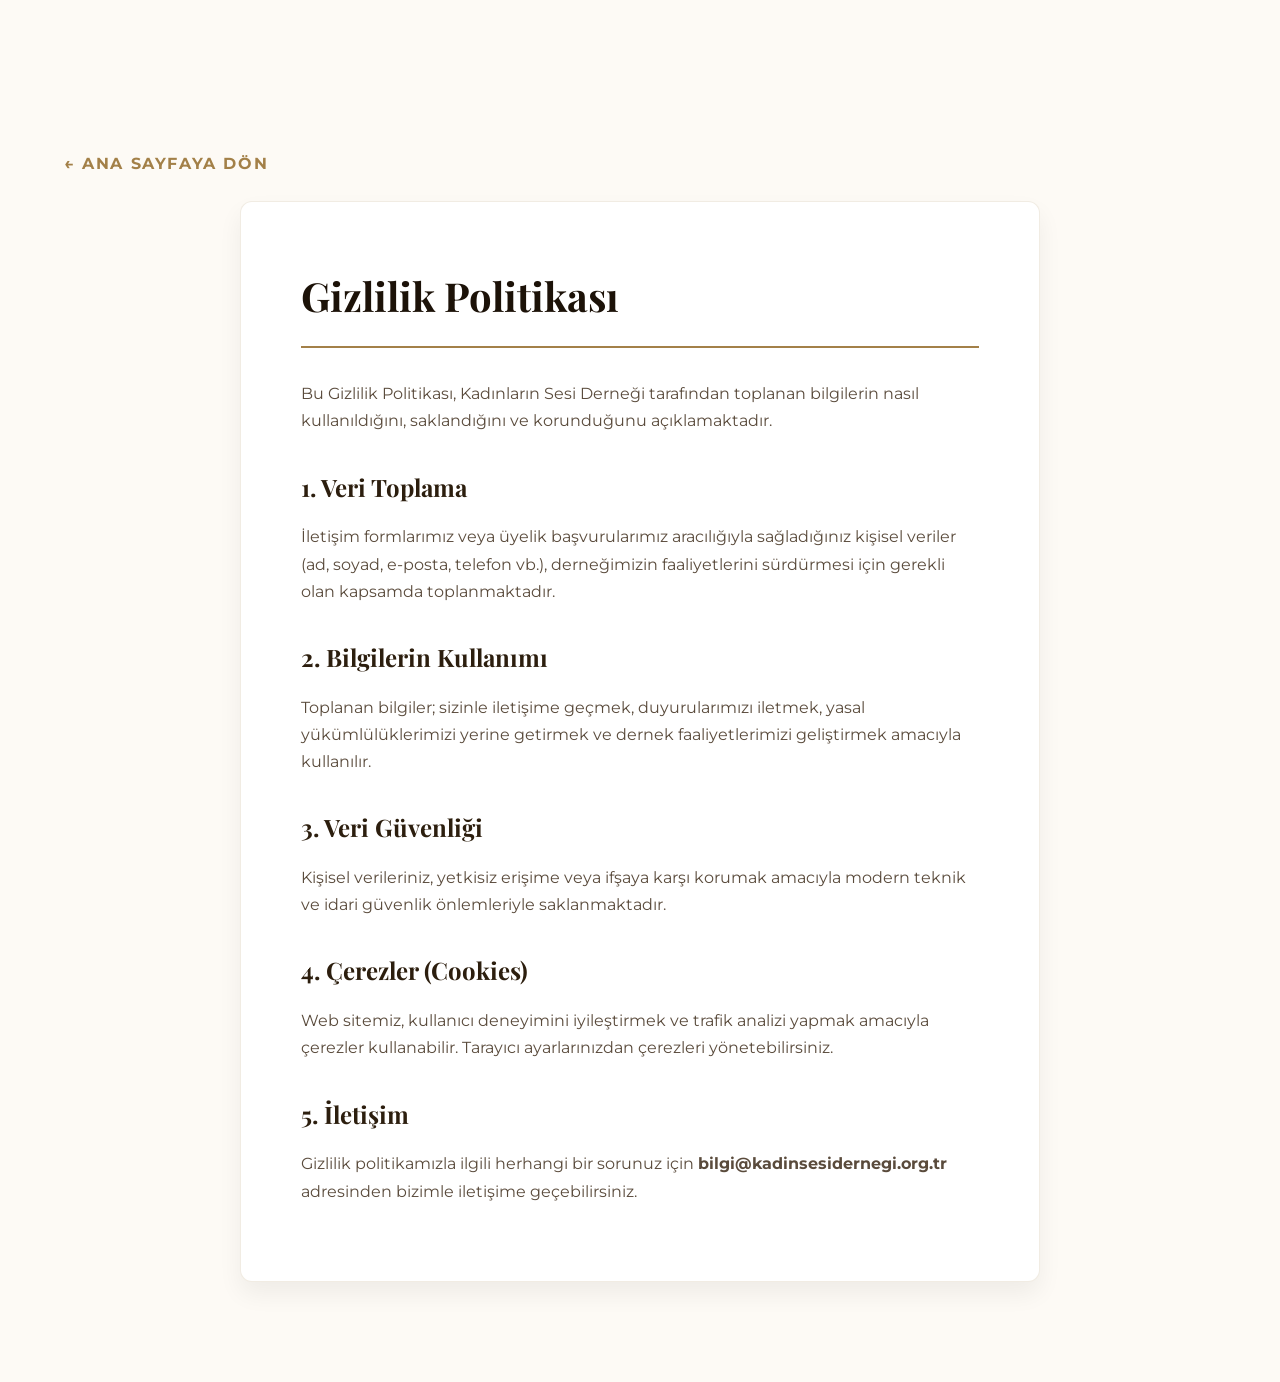
==== gizlilik-politikasi.html @ 7517d621 "Add files via upload" ====
<!DOCTYPE html>
<html lang="tr">
<head>
  <meta charset="UTF-8" />
  <meta name="viewport" content="width=device-width, initial-scale=1.0" />
  <title>Gizlilik Politikası | Kadınların Sesi Derneği</title>
  <link rel="preconnect" href="https://fonts.googleapis.com" />
  <link rel="preconnect" href="https://fonts.gstatic.com" crossorigin />
  <link href="https://fonts.googleapis.com/css2?family=Montserrat:wght@300;400;500;600;700&family=Playfair+Display:wght@700;800;900&display=swap" rel="stylesheet" />
  <link rel="stylesheet" href="style.css" />
  <style>
    .legal-page { padding-top: 150px; padding-bottom: 100px; background: var(--cream); }
    .legal-container { max-width: 800px; margin: 0 auto; background: var(--white); padding: 60px; border-radius: var(--r-md); border: 1px solid var(--border); box-shadow: var(--shadow-md); }
    .legal-container h1 { font-family: 'Playfair Display', serif; font-size: 2.5rem; color: var(--brown-900); margin-bottom: 32px; border-bottom: 2px solid var(--gold); padding-bottom: 16px; }
    .legal-container h2 { font-family: 'Playfair Display', serif; font-size: 1.5rem; color: var(--brown-800); margin-top: 32px; margin-bottom: 16px; }
    .legal-container p { margin-bottom: 16px; color: var(--text-mid); font-size: 1rem; }
    .back-home { display: inline-flex; align-items: center; gap: 8px; font-weight: 700; color: var(--gold); margin-bottom: 24px; text-transform: uppercase; letter-spacing: 0.1em; }
    .back-home:hover { color: var(--brown-900); transform: translateX(-5px); }
  </style>
</head>
<body class="legal-page">
  <div class="container">
    <a href="index.html" class="back-home">← Ana Sayfaya Dön</a>
    <div class="legal-container">
      <h1>Gizlilik Politikası</h1>
      <p>Bu Gizlilik Politikası, Kadınların Sesi Derneği tarafından toplanan bilgilerin nasıl kullanıldığını, saklandığını ve korunduğunu açıklamaktadır.</p>
      
      <h2>1. Veri Toplama</h2>
      <p>İletişim formlarımız veya üyelik başvurularımız aracılığıyla sağladığınız kişisel veriler (ad, soyad, e-posta, telefon vb.), derneğimizin faaliyetlerini sürdürmesi için gerekli olan kapsamda toplanmaktadır.</p>
      
      <h2>2. Bilgilerin Kullanımı</h2>
      <p>Toplanan bilgiler; sizinle iletişime geçmek, duyurularımızı iletmek, yasal yükümlülüklerimizi yerine getirmek ve dernek faaliyetlerimizi geliştirmek amacıyla kullanılır.</p>
      
      <h2>3. Veri Güvenliği</h2>
      <p>Kişisel verileriniz, yetkisiz erişime veya ifşaya karşı korumak amacıyla modern teknik ve idari güvenlik önlemleriyle saklanmaktadır.</p>
      
      <h2>4. Çerezler (Cookies)</h2>
      <p>Web sitemiz, kullanıcı deneyimini iyileştirmek ve trafik analizi yapmak amacıyla çerezler kullanabilir. Tarayıcı ayarlarınızdan çerezleri yönetebilirsiniz.</p>
      
      <h2>5. İletişim</h2>
      <p>Gizlilik politikamızla ilgili herhangi bir sorunuz için <strong>bilgi@kadinsesidernegi.org.tr</strong> adresinden bizimle iletişime geçebilirsiniz.</p>
    </div>
  </div>
</body>
</html>
---- style.css ----
@import url('https://fonts.googleapis.com/css2?family=Montserrat:wght@300;400;500;600;700&family=Playfair+Display:wght@700;800;900&display=swap');

/* =============================================
   KADINLARIN SESİ DERNEĞİ — PREMIUM DESIGN SYSTEM
   Professional NGO Aesthetic | Modern & Minimalist
   ============================================= */

:root {
  /* Core Colors */
  --gold: #a38048;
  --gold-light: #c5a47e;
  --gold-dark: #86663a;
  --brown-900: #1c1208;
  --brown-800: #2c1e0e;
  --brown-700: #3d2b17;
  --cream: #fdfaf5;
  --beige-100: #f4eee2;
  --white: #ffffff;
  
  /* Text Colors */
  --text-dark: #2c1e0e;
  --text-mid: #5a4b3c;
  --text-light: #8a7b6d;
  --text-muted: rgba(44, 30, 14, 0.4);
  
  /* UI Elements */
  --border: rgba(163, 128, 72, 0.15);
  --glass: rgba(255, 255, 255, 0.85);
  --glass-dark: rgba(28, 18, 8, 0.8);
  
  /* Shadows */
  --shadow-sm: 0 4px 12px rgba(0,0,0,0.03);
  --shadow-md: 0 12px 24px rgba(0,0,0,0.06);
  --shadow-lg: 0 20px 40px rgba(44, 30, 14, 0.1);
  --shadow-gold: 0 10px 30px rgba(163, 128, 72, 0.2);
  
  /* Sizing & Shape */
  --nav-h: 80px;
  --r-sm: 4px;
  --r-md: 12px;
  --r-lg: 24px;
  
  /* Motion */
  --tr: all 0.5s cubic-bezier(0.16, 1, 0.3, 1);
  --easing: cubic-bezier(0.16, 1, 0.3, 1);
}

/* ===== RESET & BASE ===== */
*, *::before, *::after { box-sizing: border-box; margin: 0; padding: 0; outline: none; }
html { scroll-behavior: smooth; font-size: 16px; }
body { 
  font-family: 'Montserrat', sans-serif; 
  background: var(--cream); 
  color: var(--text-dark); 
  line-height: 1.7; 
  overflow-x: hidden; 
  -webkit-font-smoothing: antialiased;
}
img { max-width: 100%; height: auto; display: block; }
a { text-decoration: none; color: inherit; transition: var(--tr); }
ul { list-style: none; }
button { cursor: pointer; border: none; background: none; font-family: inherit; transition: var(--tr); }

.container { max-width: 1200px; margin: 0 auto; padding: 0 24px; }
section { padding: 120px 0; }

/* Global SVG Limiters */
svg { width: 24px; height: 24px; flex-shrink: 0; display: inline-block; vertical-align: middle; transition: var(--tr); }

/* ===== TYPOGRAPHY ===== */
.serif { font-family: 'Playfair Display', serif; }
.eyebrow {
  display: inline-block;
  font-size: 0.8rem;
  font-weight: 700;
  letter-spacing: 0.25em;
  text-transform: uppercase;
  color: var(--gold);
  margin-bottom: 16px;
  position: relative;
  padding-left: 40px;
}
.eyebrow::before {
  content: ''; position: absolute; left: 0; top: 50%; width: 30px; height: 1px; background: var(--gold);
}
.section-title {
  font-family: 'Playfair Display', serif;
  font-size: clamp(2.5rem, 5vw, 3.5rem);
  font-weight: 900;
  color: var(--brown-900);
  line-height: 1.1;
  margin-bottom: 24px;
}
/* ===== SCROLL ANIMATIONS (AOS REPLACEMENT) ===== */
[data-aos] {
  opacity: 0;
  transform: translateY(30px);
  transition: opacity 0.8s var(--easing), transform 0.8s var(--easing);
}
[data-aos="fade-left"] { transform: translateX(40px); }
[data-aos="fade-right"] { transform: translateX(-40px); }
[data-aos="zoom-in"] { transform: scale(0.92); }

.aos-visible {
  opacity: 1 !important;
  transform: translate(0, 0) scale(1) !important;
}

/* Stagger delay classes */
[data-aos-delay="100"] { transition-delay: 0.1s; }
[data-aos-delay="200"] { transition-delay: 0.2s; }
[data-aos-delay="300"] { transition-delay: 0.3s; }
[data-aos-delay="400"] { transition-delay: 0.4s; }

/* ===== SECTION TITLES ANIMATION ===== */
.section-header .eyebrow { 
  opacity: 0; transform: translateX(-20px); transition: all 1s var(--easing); 
}
.aos-visible .eyebrow { opacity: 1; transform: translateX(0); }

.section-title span { 
  display: inline-block; position: relative; color: var(--gold);
}
.section-title span::after {
  content: ''; position: absolute; bottom: 8px; left: 0; width: 0; height: 8px;
  background: rgba(163, 128, 72, 0.1); z-index: -1; transition: width 1s var(--easing); transition-delay: 0.5s;
}
.aos-visible .section-title span::after { width: 100%; }

.section-header { text-align: center; margin-bottom: 80px; max-width: 800px; margin-left: auto; margin-right: auto; }

/* ===== NAVBAR ===== */
.navbar {
  position: fixed;
  top: 0; left: 0; right: 0;
  height: var(--nav-h);
  z-index: 5000;
  display: flex;
  align-items: center;
  transition: var(--tr);
  background: transparent;
  padding: 0 24px;
  transform: translateY(-100%);
  animation: slideDown 1s var(--easing) forwards;
}
@keyframes slideDown {
  to { transform: translateY(0); }
}
.navbar.scrolled {
  background: var(--glass);
  backdrop-filter: blur(20px);
  -webkit-backdrop-filter: blur(20px);
  height: 70px;
  box-shadow: var(--shadow-sm);
  border-bottom: 1px solid var(--border);
}
.nav-container {
  display: flex;
  align-items: center;
  justify-content: space-between;
  width: 100%;
  padding-left: 60px; /* Logo ve metni sağa kaydıralım */
}
.nav-logo {
  display: flex;
  align-items: center;
  gap: 16px;
}
.logo-img { 
  height: 52px; 
  width: auto; 
  filter: drop-shadow(0 4px 8px rgba(0,0,0,0.3));
  transition: var(--tr);
}
.navbar.scrolled .logo-img { height: 44px; filter: none; }

.logo-text-wrap { display: flex; flex-direction: column; line-height: 1.1; }
.logo-name { 
  font-family: 'Playfair Display', serif; 
  font-size: 1.4rem; 
  font-weight: 800;
  color: var(--white); 
  text-shadow: 0 2px 10px rgba(0,0,0,0.5);
  transition: var(--tr);
}
.logo-sub { 
  font-size: 0.65rem; 
  letter-spacing: 0.15em; 
  text-transform: uppercase; 
  color: rgba(255,255,255,0.8);
  transition: var(--tr);
}
.navbar.scrolled .logo-name { color: var(--brown-900); text-shadow: none; }
.navbar.scrolled .logo-sub { color: var(--gold); }

.nav-links { display: flex; gap: 8px; align-items: center; }
.nav-link {
  color: var(--white);
  padding: 8px 16px;
  font-weight: 600;
  font-size: 0.85rem;
  letter-spacing: 0.05em;
  text-transform: uppercase;
  text-shadow: 0 2px 8px rgba(0,0,0,0.4);
  position: relative;
}
.nav-link::after {
  content: ''; position: absolute; bottom: 0; left: 50%; width: 0; height: 2px;
  background: var(--gold); transition: var(--tr); transform: translateX(-50%);
}
.nav-link:hover { color: var(--gold); }
.nav-link:hover::after { width: 40%; }

.navbar.scrolled .nav-link { color: var(--brown-700); text-shadow: none; }
.navbar.scrolled .nav-link:hover { color: var(--gold); }

.hamburger { display: none; flex-direction: column; gap: 6px; }
.hamburger span { display: block; width: 24px; height: 2px; background: var(--white); transition: var(--tr); }
.navbar.scrolled .hamburger span { background: var(--brown-900); }

/* ===== HERO ===== */
.hero-section {
  height: clamp(600px, 100vh, 1080px);
  position: relative;
  display: flex;
  align-items: center;
  justify-content: center;
  background: var(--brown-900);
  overflow: hidden;
}
.hero-bg {
  position: absolute; inset: 0;
  width: 100%; height: 100%;
  object-fit: cover;
  opacity: 0.55;
  z-index: 1;
  animation: kenBurns 20s infinite alternate linear;
}

@keyframes kenBurns {
  0% { transform: scale(1) translate(0, 0); }
  100% { transform: scale(1.1) translate(-2%, -1%); }
}

.hero-overlay {
  position: absolute; inset: 0;
  background: linear-gradient(to bottom, rgba(28,18,8,0.85) 0%, transparent 40%, rgba(28,18,8,0.98) 100%);
  z-index: 2;
}
.hero-content {
  position: relative; z-index: 10;
  text-align: center;
  max-width: 900px;
  padding: 0 24px;
}

/* Staggered Hero Reveal */
.hero-title {
  opacity: 0; transform: translateY(30px);
  animation: revealUp 1s var(--easing) forwards;
  animation-delay: 0.2s;
}
.hero-subtitle {
  opacity: 0; transform: translateY(20px);
  animation: revealUp 1s var(--easing) forwards;
  animation-delay: 0.4s;
}
.hero-actions {
  opacity: 0; transform: translateY(15px);
  animation: revealUp 1s var(--easing) forwards;
  animation-delay: 0.6s;
}

@keyframes revealUp {
  to { opacity: 1; transform: translateY(0); }
}

.hero-title {
  font-family: 'Playfair Display', serif;
  font-size: clamp(3rem, 10vw, 5.5rem);
  font-weight: 900;
  color: var(--white);
  line-height: 1;
  margin-bottom: 24px;
  text-shadow: 0 10px 30px rgba(0,0,0,0.5);
}
.hero-subtitle {
  font-size: 1.25rem;
  color: rgba(255,255,255,0.9);
  max-width: 650px;
  margin: 0 auto 48px;
  font-weight: 400;
}
.hero-actions { display: flex; gap: 20px; justify-content: center; }

/* Buttons */
.btn {
  display: inline-flex;
  align-items: center;
  gap: 12px;
  padding: 18px 44px;
  font-weight: 700;
  text-transform: uppercase;
  letter-spacing: 0.15em;
  font-size: 0.85rem;
  border-radius: var(--r-sm);
  transition: var(--tr);
}
.btn-primary {
  background: var(--gold);
  color: var(--white);
  box-shadow: var(--shadow-gold);
}
.btn-primary:hover {
  background: var(--gold-dark);
  transform: translateY(-4px);
  box-shadow: 0 15px 40px rgba(163, 128, 72, 0.4);
}
.btn-ghost {
  background: transparent;
  color: var(--white);
  border: 1px solid rgba(255,255,255,0.4);
  backdrop-filter: blur(4px);
}
.btn-ghost:hover {
  background: var(--white);
  color: var(--brown-900);
  transform: translateY(-4px);
}

/* Stats Bar */
.hero-bottom-bar {
  position: absolute; bottom: 0; left: 0; right: 0;
  z-index: 10;
  background: var(--glass-dark);
  backdrop-filter: blur(12px);
  border-top: 1px solid rgba(255,255,255,0.1);
  padding: 30px 0;
}
.hero-stats-row { display: flex; justify-content: center; align-items: center; gap: 80px; }
.hero-stat { text-align: center; }
.hs-num {
  display: block;
  font-family: 'Playfair Display', serif;
  font-size: 2.5rem;
  color: var(--gold-light);
  line-height: 1;
  margin-bottom: 8px;
}
.hs-label { font-size: 0.75rem; color: rgba(255,255,255,0.6); text-transform: uppercase; letter-spacing: 0.2em; }
.hs-divider { width: 1px; height: 40px; background: rgba(255,255,255,0.15); }

/* ===== HAKKIMIZDA ===== */
.about-grid { display: grid; grid-template-columns: 1fr 1fr; gap: 100px; align-items: center; }
.about-img-wrap {
  position: relative;
  border-radius: var(--r-lg);
  overflow: hidden;
  box-shadow: var(--shadow-lg);
}
.about-img-wrap img { width: 100%; height: 600px; object-fit: cover; transition: transform 0.8s var(--easing); }
.about-img-wrap:hover img { transform: scale(1.05); }
.about-badge {
  position: absolute; bottom: 50px; right: -30px;
  background: var(--white); padding: 40px; border-radius: var(--r-md);
  box-shadow: var(--shadow-lg); z-index: 5;
  border-left: 6px solid var(--gold);
}
.about-badge span { display: block; font-size: 3rem; font-weight: 900; color: var(--brown-900); line-height: 1; }
.about-badge p { font-size: 0.8rem; color: var(--text-light); text-transform: uppercase; letter-spacing: 0.1em; }

/* ===== FAALİYETLER ===== */
.activities-grid { display: grid; grid-template-columns: repeat(3, 1fr); gap: 30px; }
.activity-card {
  background: var(--white); padding: 60px 40px; border-radius: var(--r-lg);
  text-align: center; border: 1px solid var(--border); transition: var(--tr);
}
.activity-card:hover { transform: translateY(-15px); box-shadow: var(--shadow-lg); border-color: var(--gold); }
.activity-icon { 
  margin: 0 auto 32px; 
  width: 80px; height: 80px; 
  background: var(--cream); 
  border-radius: 50%; 
  display: flex; align-items: center; justify-content: center; 
  color: var(--gold);
}
.activity-icon svg { width: 44px; height: 44px; }
.activity-card h3 { font-family: 'Playfair Display', serif; font-size: 1.5rem; color: var(--brown-900); margin-bottom: 20px; }
.activity-card p { font-size: 1rem; color: var(--text-mid); margin-bottom: 32px; }

/* ===== PROJECTS ===== */
.projects-layout { display: grid; grid-template-columns: 1.5fr 1fr; gap: 40px; }
.project-main {
  position: relative; border-radius: var(--r-lg); overflow: hidden;
  box-shadow: var(--shadow-lg); height: 500px;
}
.project-img { width: 100%; height: 100%; object-fit: cover; }
.project-overlay {
  position: absolute; inset: 0;
  background: linear-gradient(to top, rgba(28,18,8,0.9), transparent);
  padding: 50px; display: flex; flex-direction: column; justify-content: flex-end;
}
.project-body h3 { font-family: 'Playfair Display', serif; font-size: 2.5rem; color: var(--white); margin-bottom: 16px; }

/* ===== GALLERY ===== */
.gallery-grid-formal {
  display: grid; grid-template-columns: repeat(3, 1fr); gap: 20px;
}
.gallery-item {
  position: relative; height: 350px; border-radius: var(--r-md); overflow: hidden; cursor: pointer;
}
.gallery-item img { width: 100%; height: 100%; object-fit: cover; transition: var(--tr); }
.gallery-item:hover img { transform: scale(1.1); }

/* ===== NEWS SECTION ===== */
.news-grid {
  display: grid;
  grid-template-columns: repeat(3, 1fr);
  gap: 32px;
}
.news-card-formal {
  background: var(--white);
  border-radius: var(--r-md);
  border: 1px solid var(--border);
  overflow: hidden;
  transition: var(--tr);
  display: flex;
  flex-direction: column;
}
.news-card-formal:hover { transform: translateY(-10px); box-shadow: var(--shadow-lg); border-color: var(--gold); }
.news-header {
  padding: 16px 24px;
  background: var(--beige-100);
  border-bottom: 1px solid var(--border);
  display: flex;
  justify-content: space-between;
  align-items: center;
}
.news-official {
  font-size: 0.7rem;
  font-weight: 700;
  text-transform: uppercase;
  color: var(--gold);
  letter-spacing: 0.1em;
}
.news-date { font-size: 0.75rem; color: var(--text-light); font-weight: 500; }
.news-body { padding: 32px; flex: 1; display: flex; flex-direction: column; }
.news-body h4 {
  font-family: 'Playfair Display', serif;
  font-size: 1.3rem;
  color: var(--brown-900);
  margin-bottom: 16px;
  line-height: 1.4;
  transition: var(--tr);
}
.news-card-formal:hover h4 { color: var(--gold); }
.news-body p { font-size: 0.95rem; color: var(--text-mid); margin-bottom: 24px; line-height: 1.6; }

.news-link-btn {
  margin-top: auto;
  display: inline-flex;
  align-items: center;
  gap: 8px;
  font-size: 0.85rem;
  font-weight: 700;
  color: var(--gold);
  text-transform: uppercase;
  letter-spacing: 0.1em;
}
.news-link-btn:hover { transform: translateX(5px); color: var(--brown-900); }
.news-link-btn::after { content: '→'; font-size: 1.1rem; transition: var(--tr); }

/* ===== FOOTER ===== */
.footer { background: var(--brown-900); color: var(--white); padding: 100px 0 50px; }
.footer-grid { display: grid; grid-template-columns: 2fr 1fr 1fr 1.5fr; gap: 60px; }
.footer-logo { height: 70px !important; margin-bottom: 24px; }
.footer-brand p { color: rgba(255,255,255,0.6); margin-bottom: 30px; }
.footer-seal {
  background: rgba(255,255,255,0.05); padding: 24px; border-radius: var(--r-md); display: flex; gap: 16px; align-items: center; border-left: 3px solid var(--gold);
}
.seal-text strong { display: block; color: var(--gold-light); font-size: 1.1rem; }
.footer h5 { font-family: 'Playfair Display', serif; font-size: 1.4rem; color: var(--white); margin-bottom: 32px; }
.footer ul li { margin-bottom: 16px; }
.footer ul li a { color: rgba(255,255,255,0.6); font-weight: 500; }
.footer ul li a:hover { color: var(--gold-light); transform: translateX(8px); }

.newsletter-form { display: flex; gap: 12px; margin-top: 24px; }
.newsletter-form input {
  flex: 1; background: rgba(255,255,255,0.05); border: 1px solid rgba(255,255,255,0.1); padding: 16px; color: var(--white); border-radius: var(--r-sm);
}
.newsletter-form button { background: var(--gold); color: var(--white); padding: 0 24px; font-weight: 700; border-radius: var(--r-sm); }

.footer-bottom { border-top: 1px solid rgba(255,255,255,0.05); margin-top: 80px; padding-top: 40px; color: rgba(255,255,255,0.4); font-size: 0.9rem; }
.footer-bottom-row {
  display: flex;
  justify-content: space-between;
  align-items: center;
  flex-wrap: wrap;
  gap: 24px;
}
.footer-social-links {
  display: flex;
  gap: 16px;
}
.footer-social-links a {
  color: rgba(255,255,255,0.4);
  transition: var(--tr);
}
.footer-social-links a:hover {
  color: var(--gold-light);
  transform: translateY(-2px);
}
.footer-social-links svg { width: 22px; height: 22px; }
.footer-legal {
  display: flex;
  gap: 20px;
}
.footer-legal a { font-size: 0.8rem; font-weight: 500; }
.footer-legal a:hover { color: var(--gold-light); }

/* ===== CONTACT SECTION ===== */
.contact-grid {
  display: grid;
  grid-template-columns: 0.8fr 1.2fr;
  gap: 40px;
}
.contact-info-col {
  display: flex;
  flex-direction: column;
  gap: 20px;
}
.contact-card {
  background: var(--white);
  padding: 30px;
  border-radius: var(--r-md);
  box-shadow: var(--shadow-sm);
  border: 1px solid var(--border);
  display: flex;
  gap: 20px;
  align-items: center;
  transition: var(--tr);
}
.contact-card:hover { transform: translateY(-5px); box-shadow: var(--shadow-md); border-color: var(--gold); }
.contact-card-icon {
  width: 50px; height: 50px;
  background: var(--cream);
  border-radius: 50%;
  display: flex; align-items: center; justify-content: center;
  color: var(--gold);
}
.contact-card-icon svg { width: 24px; height: 24px; }
.contact-card-info h5 { font-family: 'Playfair Display', serif; font-size: 1.1rem; color: var(--brown-900); margin-bottom: 4px; }
.contact-card-info p { font-size: 0.9rem; color: var(--text-mid); line-height: 1.4; }

.contact-form-col {
  background: var(--white);
  padding: 50px;
  border-radius: var(--r-lg);
  box-shadow: var(--shadow-lg);
  border: 1px solid var(--border);
}
.contact-form-col h4 { font-family: 'Playfair Display', serif; font-size: 2.2rem; color: var(--brown-900); margin-bottom: 30px; }

.form-group { margin-bottom: 24px; }
.form-group label { display: block; font-size: 0.75rem; font-weight: 700; text-transform: uppercase; letter-spacing: 0.12em; color: var(--gold); margin-bottom: 10px; }
.form-group input, .form-group select, .form-group textarea {
  width: 100%; padding: 18px; 
  background: var(--beige-100); 
  border: 1px solid transparent; 
  border-radius: var(--r-sm); 
  font-family: inherit; font-size: 1rem; color: var(--text-dark);
  transition: var(--tr);
}
.form-group input:focus, .form-group select:focus, .form-group textarea:focus {
  background: var(--white);
  border-color: var(--gold);
  box-shadow: 0 0 0 5px rgba(163, 128, 72, 0.1);
}

.map-directions-btn {
  display: inline-flex;
  align-items: center;
  justify-content: center;
  gap: 12px;
  background: var(--brown-800);
  color: var(--white);
  padding: 16px 32px;
  border-radius: var(--r-sm);
  font-weight: 700;
  font-size: 0.85rem;
  letter-spacing: 0.1em;
  text-transform: uppercase;
  margin-top: 24px;
  width: 100%;
}
.map-directions-btn:hover { background: var(--gold); transform: translateY(-3px); box-shadow: var(--shadow-gold); }

.map-wrapper {
  height: 350px;
  border-radius: var(--r-md);
  overflow: hidden;
  border: 1px solid var(--border);
  box-shadow: var(--shadow-md);
}
.map-wrapper iframe { width: 100%; height: 100%; border:0; }

.contact-social-row {
  display: flex;
  gap: 12px;
  margin-top: 10px;
}
.contact-social-item {
  width: 44px; height: 44px;
  background: var(--white);
  border: 1px solid var(--border);
  border-radius: 50%;
  display: flex; align-items: center; justify-content: center;
  color: var(--gold);
  transition: var(--tr);
}
.contact-social-item:hover {
  background: var(--gold);
  color: var(--white);
  transform: translateY(-3px);
  box-shadow: var(--shadow-sm);
}

/* ===== RESPONSIVE ===== */
/* ===== UTILITIES ===== */
.back-to-top {
  position: fixed; bottom: 30px; right: 30px; 
  width: 50px; height: 50px; background: var(--brown-800); color: white;
  display: flex; align-items: center; justify-content: center;
  opacity: 0; visibility: hidden; transition: var(--tr); z-index: 5000;
  border-radius: var(--r-sm); border: 1px solid var(--gold);
}
.back-to-top.visible { opacity: 1; visibility: visible; }
.back-to-top:hover { background: var(--gold); transform: translateY(-5px); }

.lightbox {
  display: none; position: fixed; inset: 0; z-index: 9999;
  background: rgba(0,0,0,0.95); justify-content: center; align-items: center;
}
.lightbox.open { display: flex; }
.lightbox-img { max-width: 90%; max-height: 80%; object-fit: contain; box-shadow: 0 0 50px rgba(0,0,0,0.5); }
.lightbox-close { position: absolute; top: 40px; right: 40px; font-size: 2rem; color: white; cursor: pointer; }

@media (max-width: 1024px) {
  .hero-stats-row { gap: 40px; }
  .about-grid, .projects-layout, .footer-grid { grid-template-columns: 1fr; gap: 60px; }
  .activities-grid, .gallery-grid-formal { grid-template-columns: 1fr 1fr; }
}

@media (max-width: 768px) {
  :root { --nav-h: 70px; }
  .hamburger { display: flex; }
  .nav-links {
    display: none; position: fixed; top: var(--nav-h); left: 0; width: 100%; height: calc(100vh - var(--nav-h));
    background: var(--white); flex-direction: column; padding: 40px; gap: 24px; z-index: 4000;
  }
  .nav-links.open { display: flex; }
  .nav-links.open .nav-link { color: var(--brown-900) !important; text-shadow: none; font-size: 1.2rem; }
  
  .hero-stats-row { flex-wrap: wrap; }
  .hs-divider { display: none; }
  .hero-stat { width: 50%; padding: 10px; }
  
  .about-badge { right: 20px; bottom: 20px; padding: 24px; }
  .about-img-wrap img { height: 400px; }
}
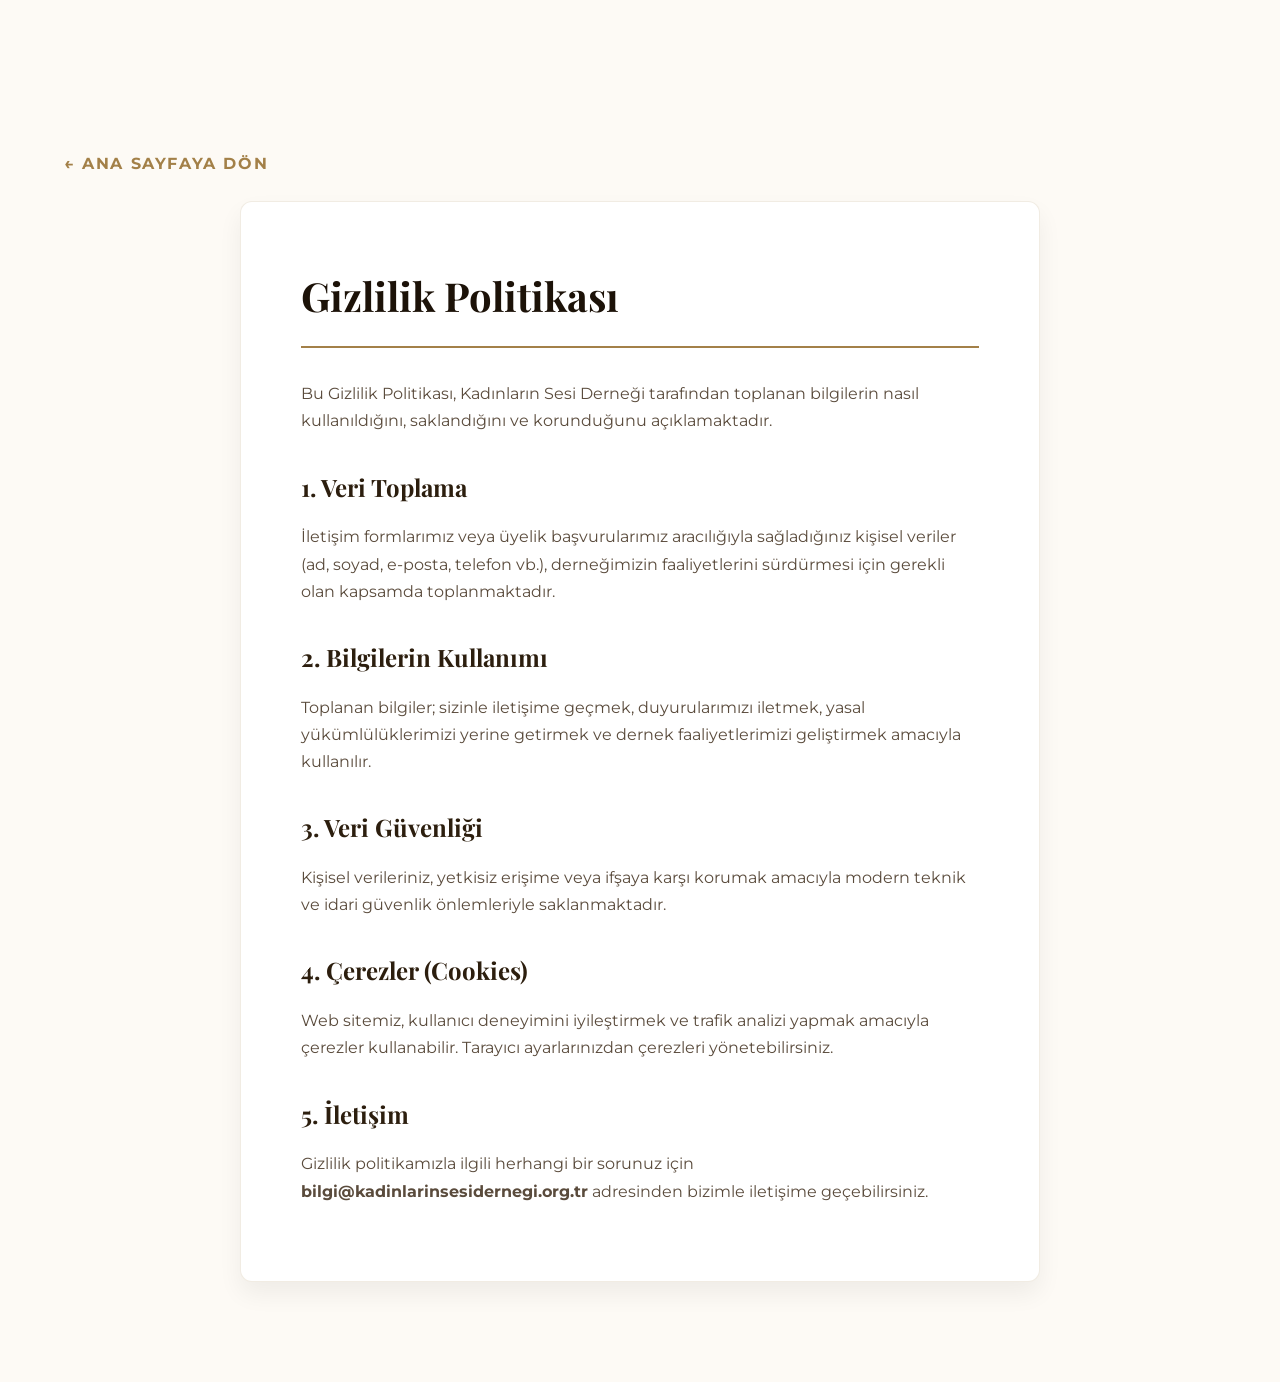
==== commit e41a9306: "Add files via upload" ====
--- a/gizlilik-politikasi.html
+++ b/gizlilik-politikasi.html
@@ -1,45 +1,103 @@
 <!DOCTYPE html>
 <html lang="tr">
+
 <head>
   <meta charset="UTF-8" />
   <meta name="viewport" content="width=device-width, initial-scale=1.0" />
   <title>Gizlilik Politikası | Kadınların Sesi Derneği</title>
   <link rel="preconnect" href="https://fonts.googleapis.com" />
   <link rel="preconnect" href="https://fonts.gstatic.com" crossorigin />
-  <link href="https://fonts.googleapis.com/css2?family=Montserrat:wght@300;400;500;600;700&family=Playfair+Display:wght@700;800;900&display=swap" rel="stylesheet" />
+  <link
+    href="https://fonts.googleapis.com/css2?family=Montserrat:wght@300;400;500;600;700&family=Playfair+Display:wght@700;800;900&display=swap"
+    rel="stylesheet" />
   <link rel="stylesheet" href="style.css" />
   <style>
-    .legal-page { padding-top: 150px; padding-bottom: 100px; background: var(--cream); }
-    .legal-container { max-width: 800px; margin: 0 auto; background: var(--white); padding: 60px; border-radius: var(--r-md); border: 1px solid var(--border); box-shadow: var(--shadow-md); }
-    .legal-container h1 { font-family: 'Playfair Display', serif; font-size: 2.5rem; color: var(--brown-900); margin-bottom: 32px; border-bottom: 2px solid var(--gold); padding-bottom: 16px; }
-    .legal-container h2 { font-family: 'Playfair Display', serif; font-size: 1.5rem; color: var(--brown-800); margin-top: 32px; margin-bottom: 16px; }
-    .legal-container p { margin-bottom: 16px; color: var(--text-mid); font-size: 1rem; }
-    .back-home { display: inline-flex; align-items: center; gap: 8px; font-weight: 700; color: var(--gold); margin-bottom: 24px; text-transform: uppercase; letter-spacing: 0.1em; }
-    .back-home:hover { color: var(--brown-900); transform: translateX(-5px); }
+    .legal-page {
+      padding-top: 150px;
+      padding-bottom: 100px;
+      background: var(--cream);
+    }
+
+    .legal-container {
+      max-width: 800px;
+      margin: 0 auto;
+      background: var(--white);
+      padding: 60px;
+      border-radius: var(--r-md);
+      border: 1px solid var(--border);
+      box-shadow: var(--shadow-md);
+    }
+
+    .legal-container h1 {
+      font-family: 'Playfair Display', serif;
+      font-size: 2.5rem;
+      color: var(--brown-900);
+      margin-bottom: 32px;
+      border-bottom: 2px solid var(--gold);
+      padding-bottom: 16px;
+    }
+
+    .legal-container h2 {
+      font-family: 'Playfair Display', serif;
+      font-size: 1.5rem;
+      color: var(--brown-800);
+      margin-top: 32px;
+      margin-bottom: 16px;
+    }
+
+    .legal-container p {
+      margin-bottom: 16px;
+      color: var(--text-mid);
+      font-size: 1rem;
+    }
+
+    .back-home {
+      display: inline-flex;
+      align-items: center;
+      gap: 8px;
+      font-weight: 700;
+      color: var(--gold);
+      margin-bottom: 24px;
+      text-transform: uppercase;
+      letter-spacing: 0.1em;
+    }
+
+    .back-home:hover {
+      color: var(--brown-900);
+      transform: translateX(-5px);
+    }
   </style>
 </head>
+
 <body class="legal-page">
   <div class="container">
     <a href="index.html" class="back-home">← Ana Sayfaya Dön</a>
     <div class="legal-container">
       <h1>Gizlilik Politikası</h1>
-      <p>Bu Gizlilik Politikası, Kadınların Sesi Derneği tarafından toplanan bilgilerin nasıl kullanıldığını, saklandığını ve korunduğunu açıklamaktadır.</p>
-      
+      <p>Bu Gizlilik Politikası, Kadınların Sesi Derneği tarafından toplanan bilgilerin nasıl kullanıldığını,
+        saklandığını ve korunduğunu açıklamaktadır.</p>
+
       <h2>1. Veri Toplama</h2>
-      <p>İletişim formlarımız veya üyelik başvurularımız aracılığıyla sağladığınız kişisel veriler (ad, soyad, e-posta, telefon vb.), derneğimizin faaliyetlerini sürdürmesi için gerekli olan kapsamda toplanmaktadır.</p>
-      
+      <p>İletişim formlarımız veya üyelik başvurularımız aracılığıyla sağladığınız kişisel veriler (ad, soyad, e-posta,
+        telefon vb.), derneğimizin faaliyetlerini sürdürmesi için gerekli olan kapsamda toplanmaktadır.</p>
+
       <h2>2. Bilgilerin Kullanımı</h2>
-      <p>Toplanan bilgiler; sizinle iletişime geçmek, duyurularımızı iletmek, yasal yükümlülüklerimizi yerine getirmek ve dernek faaliyetlerimizi geliştirmek amacıyla kullanılır.</p>
-      
+      <p>Toplanan bilgiler; sizinle iletişime geçmek, duyurularımızı iletmek, yasal yükümlülüklerimizi yerine getirmek
+        ve dernek faaliyetlerimizi geliştirmek amacıyla kullanılır.</p>
+
       <h2>3. Veri Güvenliği</h2>
-      <p>Kişisel verileriniz, yetkisiz erişime veya ifşaya karşı korumak amacıyla modern teknik ve idari güvenlik önlemleriyle saklanmaktadır.</p>
-      
+      <p>Kişisel verileriniz, yetkisiz erişime veya ifşaya karşı korumak amacıyla modern teknik ve idari güvenlik
+        önlemleriyle saklanmaktadır.</p>
+
       <h2>4. Çerezler (Cookies)</h2>
-      <p>Web sitemiz, kullanıcı deneyimini iyileştirmek ve trafik analizi yapmak amacıyla çerezler kullanabilir. Tarayıcı ayarlarınızdan çerezleri yönetebilirsiniz.</p>
-      
+      <p>Web sitemiz, kullanıcı deneyimini iyileştirmek ve trafik analizi yapmak amacıyla çerezler kullanabilir.
+        Tarayıcı ayarlarınızdan çerezleri yönetebilirsiniz.</p>
+
       <h2>5. İletişim</h2>
-      <p>Gizlilik politikamızla ilgili herhangi bir sorunuz için <strong>bilgi@kadinsesidernegi.org.tr</strong> adresinden bizimle iletişime geçebilirsiniz.</p>
+      <p>Gizlilik politikamızla ilgili herhangi bir sorunuz için <strong>bilgi@kadinlarinsesidernegi.org.tr</strong>
+        adresinden bizimle iletişime geçebilirsiniz.</p>
     </div>
   </div>
 </body>
-</html>
+
+</html>
--- a/style.css
+++ b/style.css
@@ -625,11 +625,66 @@
   box-shadow: var(--shadow-sm);
 }
 
-/* ===== RESPONSIVE ===== */
+/* ===== RESPONSIVE SYSTEM ===== */
+@media (max-width: 1024px) {
+  section { padding: 80px 0; }
+  .hero-stats-row { gap: 40px; }
+  .about-grid, .projects-layout, .footer-grid, .contact-grid { grid-template-columns: 1fr; gap: 60px; }
+  .activities-grid, .gallery-grid-formal, .news-grid { grid-template-columns: 1fr 1fr; }
+}
+
+@media (max-width: 768px) {
+  :root { --nav-h: 70px; }
+  
+  .container { padding: 0 20px; }
+  section { padding: 60px 0; }
+
+  /* Navbar Mobile Reset */
+  .nav-container { padding-left: 20px; } /* Sağa kaydırmayı mobilde sıfırlayalım */
+  .logo-img { height: 40px; }
+  .logo-name { font-size: 1.1rem; }
+  
+  .hamburger { display: flex; cursor: pointer; }
+  .nav-links {
+    display: none; position: fixed; top: var(--nav-h); left: 0; width: 100%; height: calc(100vh - var(--nav-h));
+    background: var(--white); flex-direction: column; padding: 40px; gap: 24px; z-index: 4000;
+    border-top: 1px solid var(--border);
+    animation: fadeIn 0.3s ease;
+  }
+  @keyframes fadeIn { from { opacity: 0; transform: translateY(-10px); } to { opacity: 1; transform: translateY(0); } }
+  .nav-links.open { display: flex; }
+  .nav-links.open .nav-link { color: var(--brown-900) !important; text-shadow: none; font-size: 1.1rem; border-bottom: 1px solid var(--beige-100); width: 100%; padding-bottom: 10px; }
+  
+  /* Hero Mobile */
+  .hero-section { height: auto; min-height: 100vh; padding: 120px 0 60px; }
+  .hero-title { font-size: 2.8rem; }
+  .hero-stats-row { flex-wrap: wrap; gap: 20px; justify-content: space-around; }
+  .hs-divider { display: none; }
+  .hero-stat { width: 45%; padding: 15px; }
+
+  /* About Mobile */
+  .about-badge { position: relative; bottom: 0; right: 0; margin-top: -40px; width: 80%; margin-left: auto; padding: 20px; }
+  .about-img-wrap img { height: 350px; }
+
+  /* Contact Mobile */
+  .contact-form-col { padding: 30px 20px; }
+  .contact-form-col h4 { font-size: 1.6rem; }
+}
+
+@media (max-width: 480px) {
+  .section-title { font-size: 2.2rem; }
+  .hero-title { font-size: 2.4rem; }
+  .activities-grid, .gallery-grid-formal, .news-grid { grid-template-columns: 1fr; }
+  .hero-actions { flex-direction: column; gap: 12px; }
+  .btn { width: 100%; justify-content: center; }
+  .hero-stat { width: 100%; border-bottom: 1px solid rgba(255,255,255,0.1); }
+  .footer-bottom-row { text-align: center; justify-content: center; }
+}
+
 /* ===== UTILITIES ===== */
 .back-to-top {
-  position: fixed; bottom: 30px; right: 30px; 
-  width: 50px; height: 50px; background: var(--brown-800); color: white;
+  position: fixed; bottom: 20px; right: 20px; 
+  width: 44px; height: 44px; background: var(--brown-800); color: white;
   display: flex; align-items: center; justify-content: center;
   opacity: 0; visibility: hidden; transition: var(--tr); z-index: 5000;
   border-radius: var(--r-sm); border: 1px solid var(--gold);
@@ -643,28 +698,4 @@
 }
 .lightbox.open { display: flex; }
 .lightbox-img { max-width: 90%; max-height: 80%; object-fit: contain; box-shadow: 0 0 50px rgba(0,0,0,0.5); }
-.lightbox-close { position: absolute; top: 40px; right: 40px; font-size: 2rem; color: white; cursor: pointer; }
-
-@media (max-width: 1024px) {
-  .hero-stats-row { gap: 40px; }
-  .about-grid, .projects-layout, .footer-grid { grid-template-columns: 1fr; gap: 60px; }
-  .activities-grid, .gallery-grid-formal { grid-template-columns: 1fr 1fr; }
-}
-
-@media (max-width: 768px) {
-  :root { --nav-h: 70px; }
-  .hamburger { display: flex; }
-  .nav-links {
-    display: none; position: fixed; top: var(--nav-h); left: 0; width: 100%; height: calc(100vh - var(--nav-h));
-    background: var(--white); flex-direction: column; padding: 40px; gap: 24px; z-index: 4000;
-  }
-  .nav-links.open { display: flex; }
-  .nav-links.open .nav-link { color: var(--brown-900) !important; text-shadow: none; font-size: 1.2rem; }
-  
-  .hero-stats-row { flex-wrap: wrap; }
-  .hs-divider { display: none; }
-  .hero-stat { width: 50%; padding: 10px; }
-  
-  .about-badge { right: 20px; bottom: 20px; padding: 24px; }
-  .about-img-wrap img { height: 400px; }
-}
+.lightbox-close { position: absolute; top: 20px; right: 20px; font-size: 1.8rem; color: white; cursor: pointer; }
